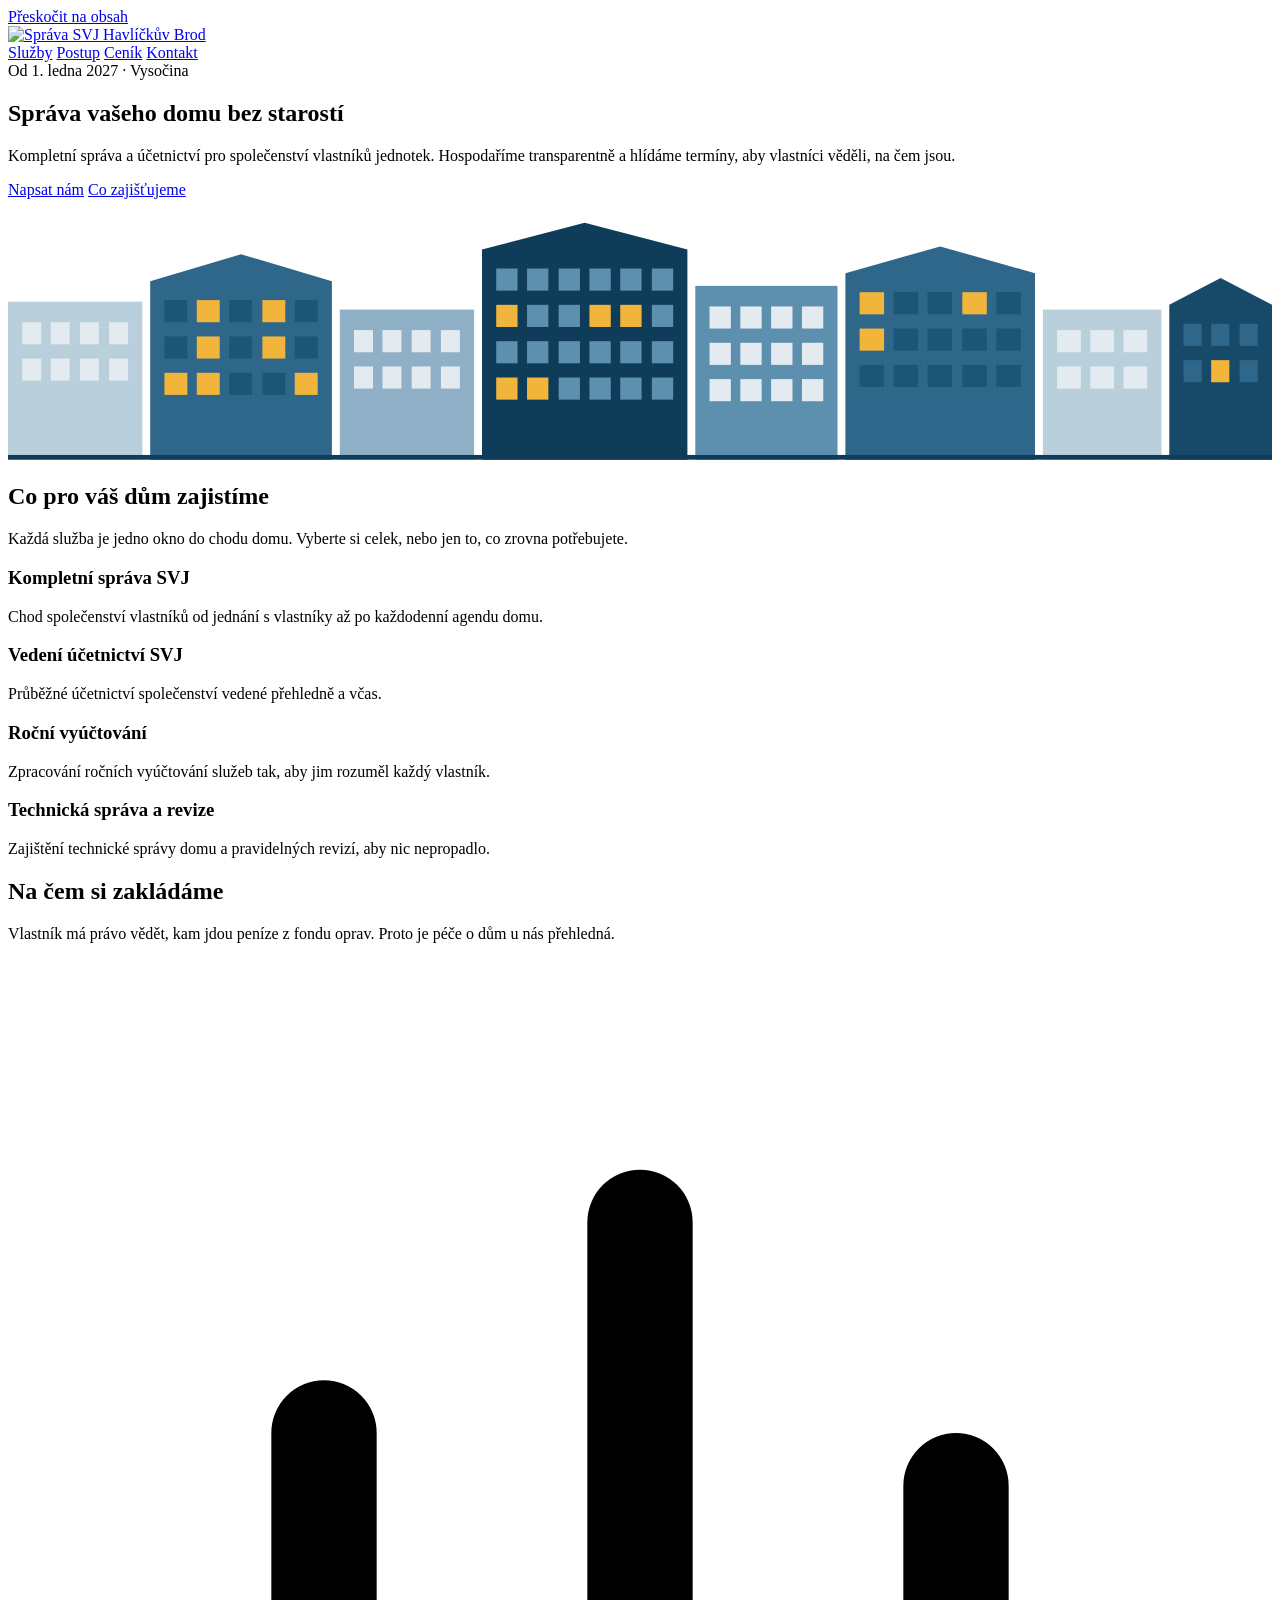
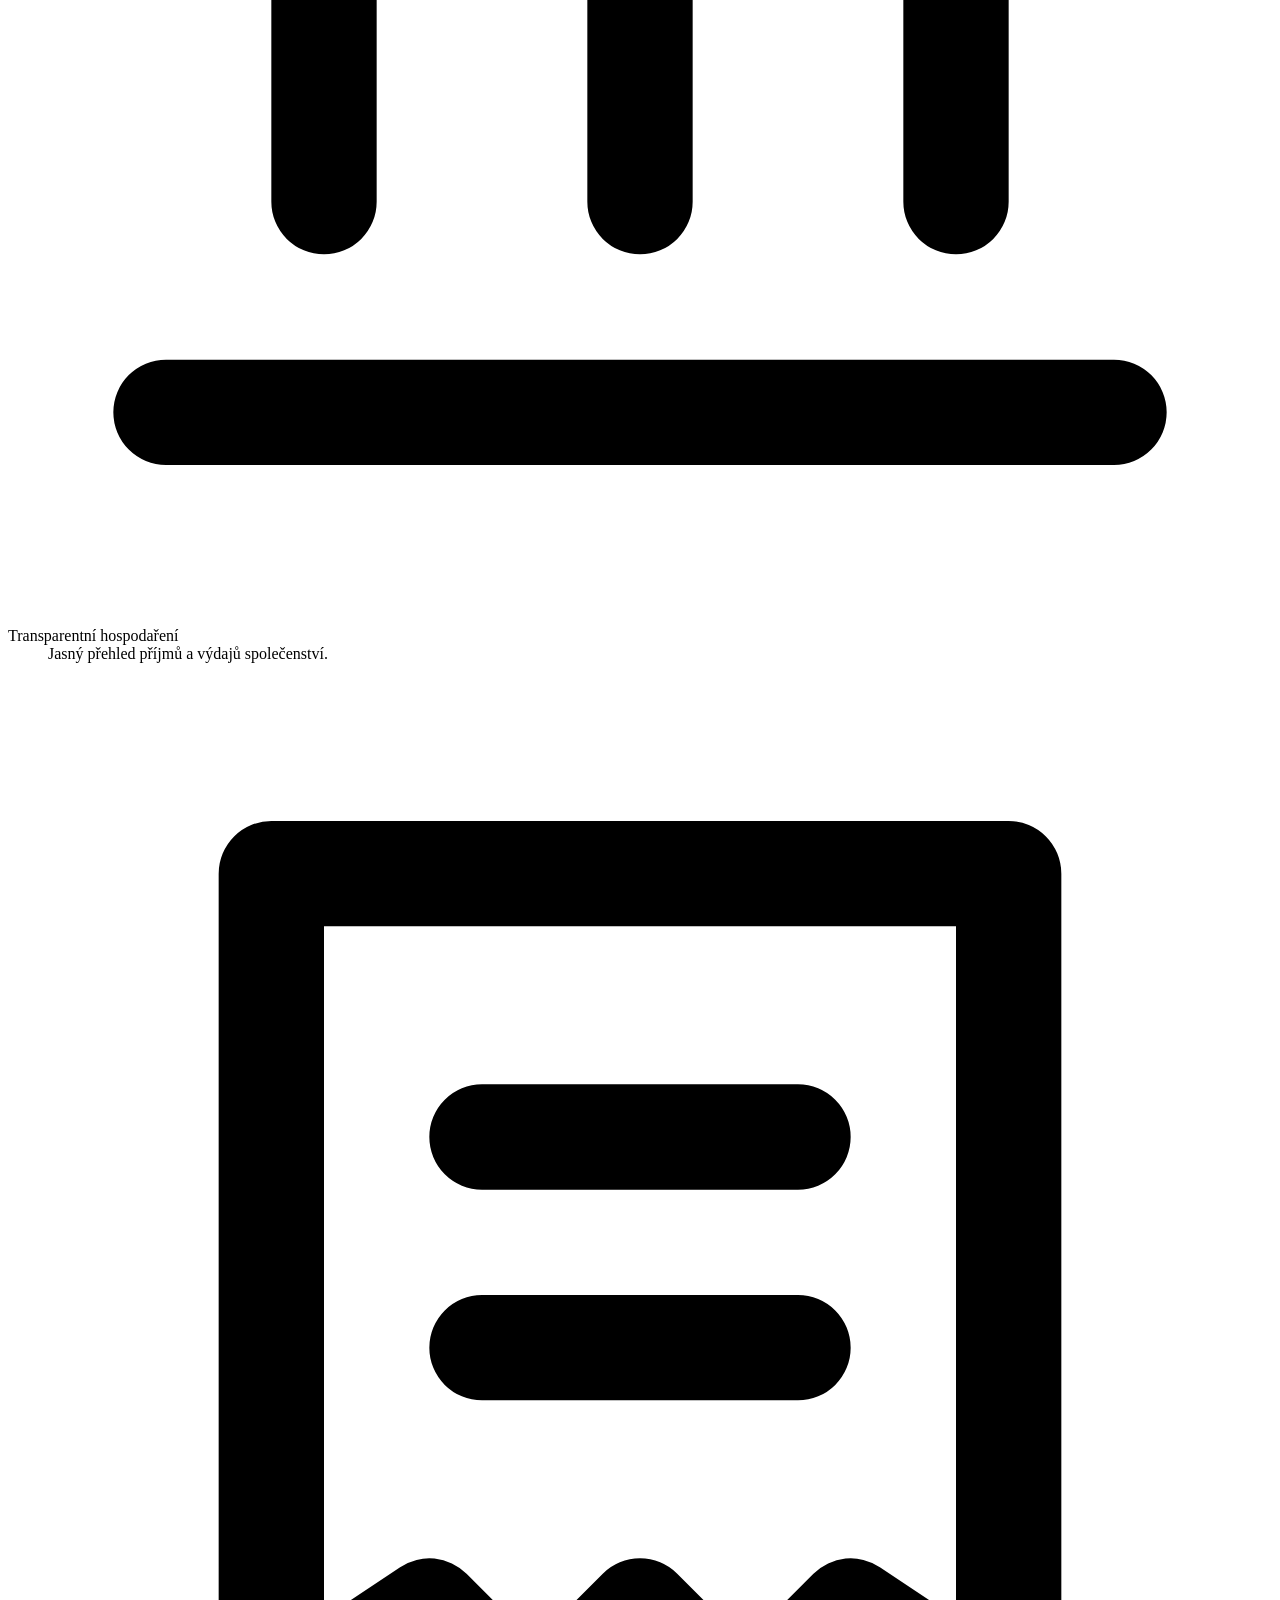
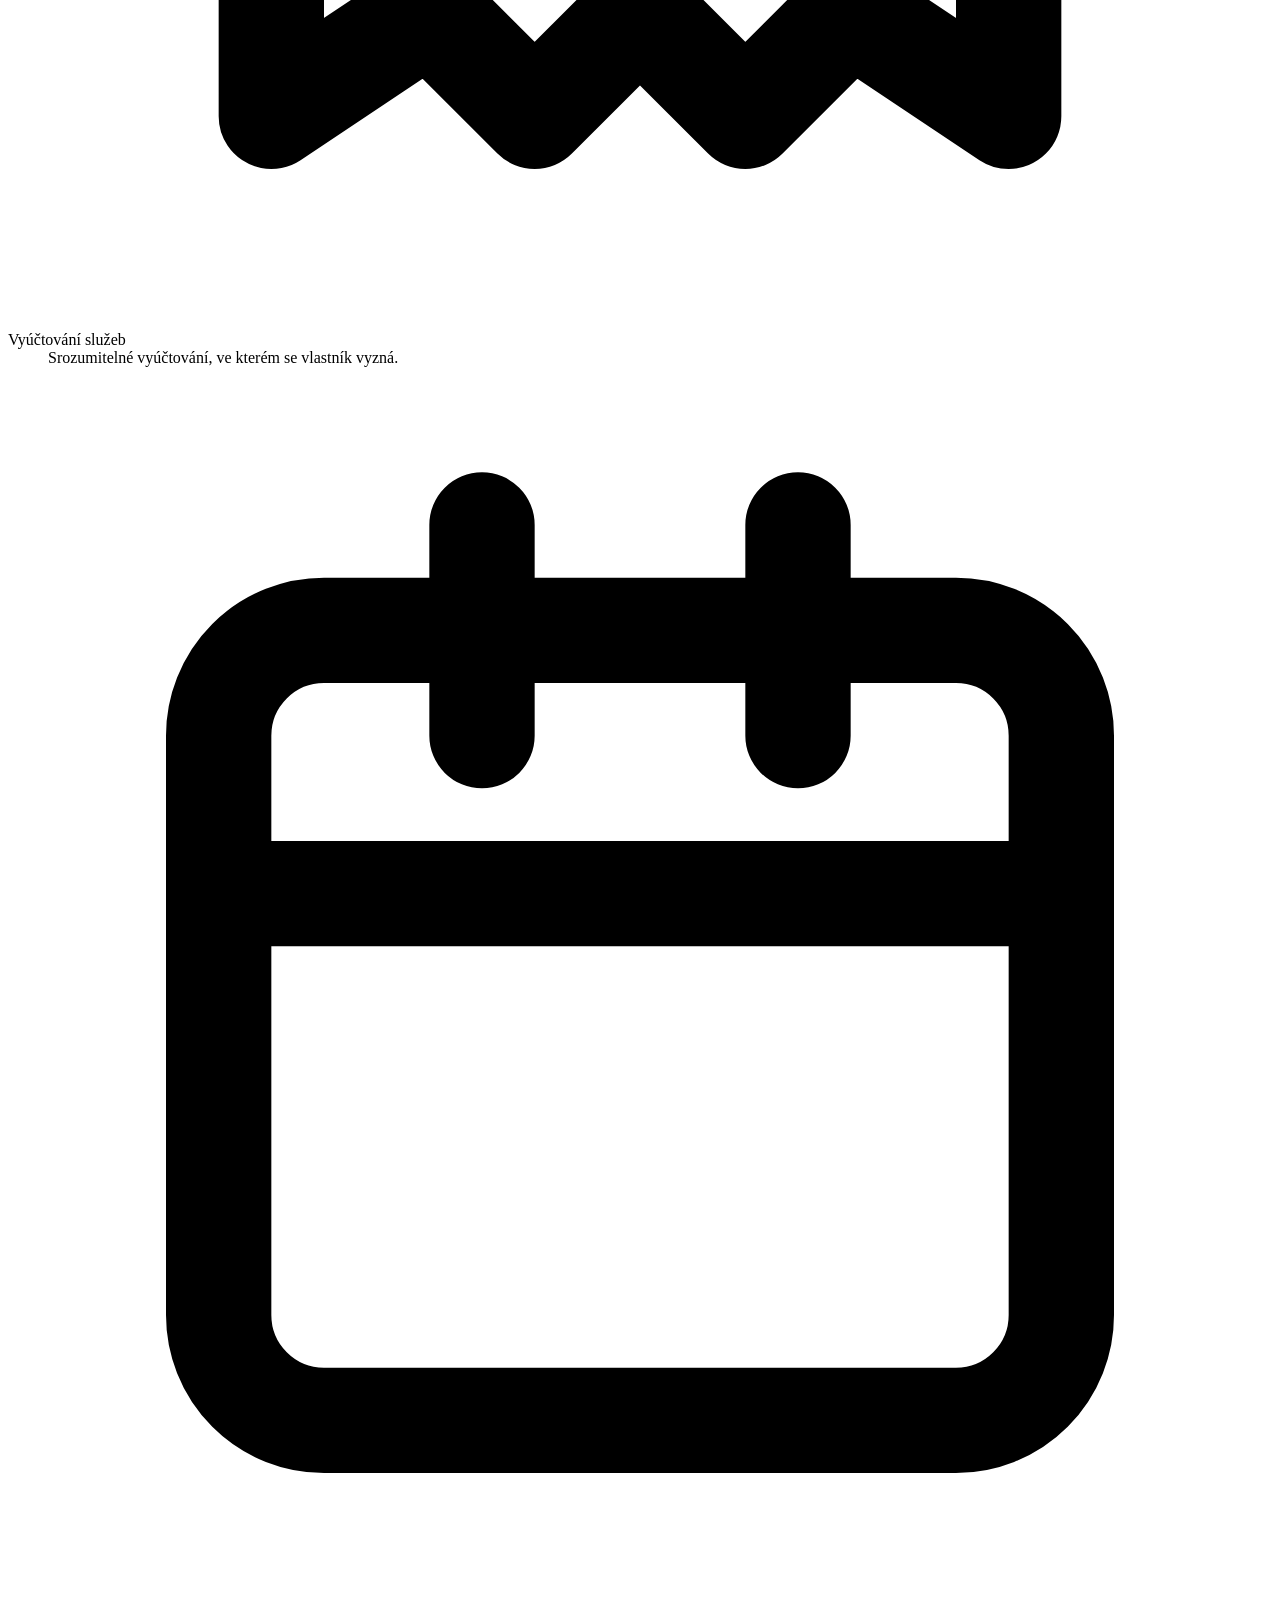
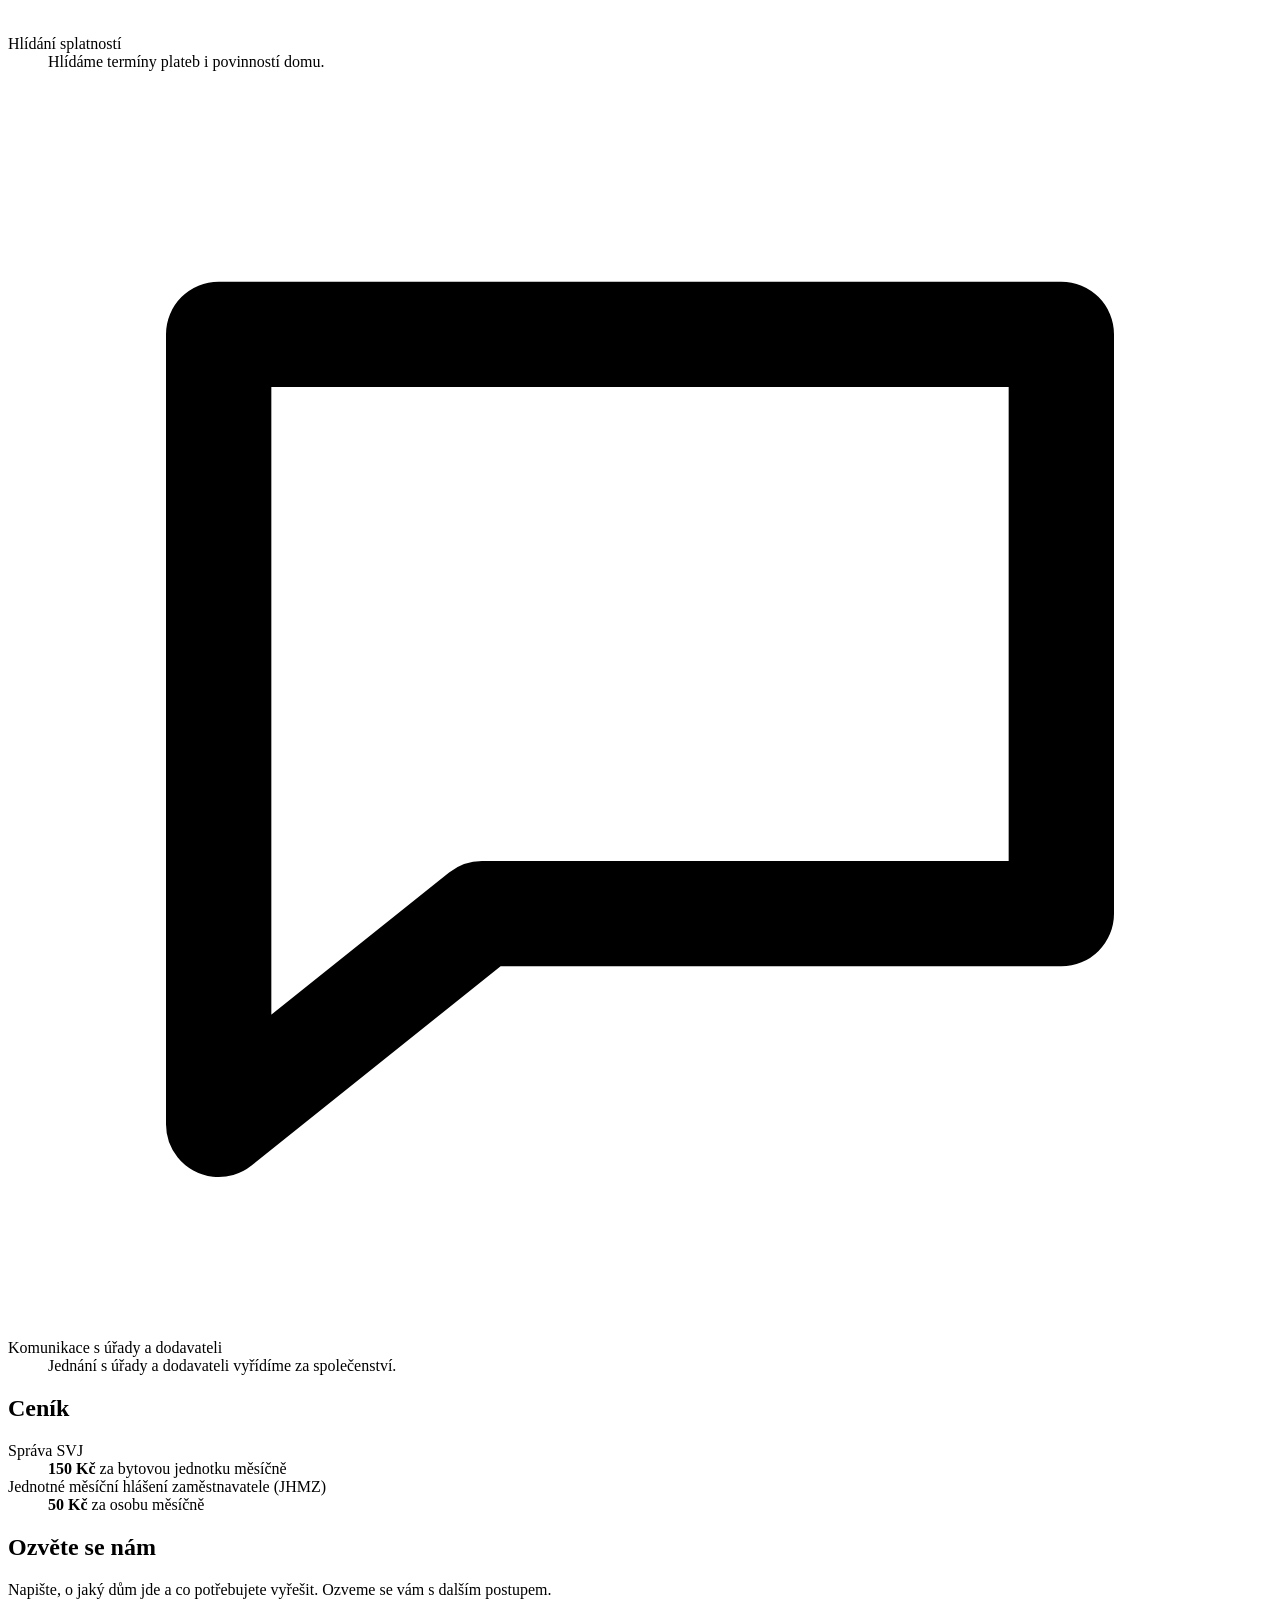
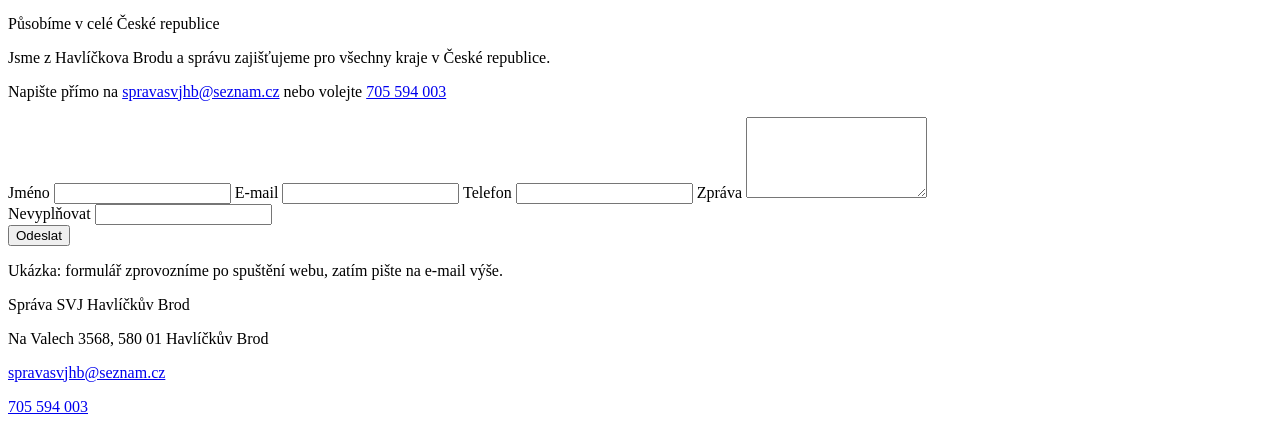
==== index.html @ 1dfff7a5 "build 2026-10-23 00:46" ====
<!doctype html>
<html lang="cs">
<head>
<meta charset="utf-8">
<meta name="viewport" content="width=device-width, initial-scale=1">
<title>Správa SVJ Havlíčkův Brod – správa a účetnictví SVJ</title>
<meta name="description" content="Kompletní správa SVJ, účetnictví, roční vyúčtování a technická správa domů. Správa SVJ Havlíčkův Brod, působnost všechny kraje ČR.">
<meta name="robots" content="noindex, nofollow">
<meta name="theme-color" content="#f6f3ec">
<link rel="canonical" href="https://webhunter-navrhy.github.io/spravasvj-hb/">
<meta property="og:type" content="website">
<meta property="og:locale" content="cs_CZ">
<meta property="og:title" content="Správa SVJ Havlíčkův Brod – správa a účetnictví SVJ">
<meta property="og:description" content="Kompletní správa SVJ, účetnictví, roční vyúčtování a technická správa domů. Správa SVJ Havlíčkův Brod, působnost všechny kraje ČR.">
<meta property="og:url" content="https://webhunter-navrhy.github.io/spravasvj-hb/">
<meta property="og:image" content="https://webhunter-navrhy.github.io/spravasvj-hb/og.jpg">
<meta property="og:image:width" content="1200"><meta property="og:image:height" content="630">
<meta name="twitter:card" content="summary_large_image">
<link rel="stylesheet" href="/spravasvj-hb/css/style.css?v=17237ed280">

<script type="application/ld+json">{"@context": "https://schema.org", "@type": "LocalBusiness", "name": "Správa SVJ Havlíčkův Brod", "url": "https://webhunter-navrhy.github.io/spravasvj-hb/", "description": "Kompletní správa SVJ, účetnictví, roční vyúčtování a technická správa domů. Správa SVJ Havlíčkův Brod, působnost všechny kraje ČR.", "telephone": "705 594 003", "email": "spravasvjhb@seznam.cz", "address": {"@type": "PostalAddress", "streetAddress": "Na Valech 3568", "postalCode": "580 01", "addressLocality": "Havlíčkův Brod", "addressCountry": "CZ"}, "logo": "https://webhunter-navrhy.github.io/spravasvj-hb/logo.svg", "image": "https://webhunter-navrhy.github.io/spravasvj-hb/og.jpg"}</script>
</head>
<body>
<a class="skip" href="#obsah">Přeskočit na obsah</a>
<header class="hlavicka">
  <div class="wrap">
    <a href="/spravasvj-hb/" class="logo"><img src="/spravasvj-hb/logo.svg" alt="Správa SVJ Havlíčkův Brod" height="40"></a>
    <nav aria-label="Hlavní">
      <a href="#sluzby">Služby</a> <a href="#pece">Postup</a> <a href="#cenik">Ceník</a> <a href="#kontakt">Kontakt</a> 
    </nav>
  </div>
</header>
<main id="obsah">

<section class="sekce hero">
  <div class="wrap">
    <div class="hero-text">
      <span class="stitek">Od 1. ledna 2027 · Vysočina</span>
      <h1>Správa vašeho domu bez starostí</h1>
      <p class="uvod">Kompletní správa a účetnictví pro společenství vlastníků jednotek. Hospodaříme transparentně a hlídáme termíny, aby vlastníci věděli, na čem jsou.</p>
      <div class="akce">
        <a class="tlacitko" href="#kontakt">Napsat nám</a>
        <a class="odkaz" href="#sluzby">Co zajišťujeme</a>
      </div>
    </div>
    
  </div>
  <svg class="ulice" viewBox="0 0 1600 330" preserveAspectRatio="xMidYMax slice" aria-hidden="true" focusable="false"><rect x="0" y="130" width="170" height="200" fill="#b9cfdc"/><rect x="18" y="156" width="24" height="28" fill="#e3ebf0"/><rect x="54" y="156" width="24" height="28" fill="#e3ebf0"/><rect x="91" y="156" width="24" height="28" fill="#e3ebf0"/><rect x="128" y="156" width="24" height="28" fill="#e3ebf0"/><rect x="18" y="202" width="24" height="28" fill="#e3ebf0"/><rect x="54" y="202" width="24" height="28" fill="#e3ebf0"/><rect x="91" y="202" width="24" height="28" fill="#e3ebf0"/><rect x="128" y="202" width="24" height="28" fill="#e3ebf0"/><polygon points="180,104 295.0,70 410,104 410,330 180,330" fill="#2e678a"/><rect x="198" y="128" width="29" height="28" fill="#1d5577"/><rect x="239" y="128" width="29" height="28" fill="#f2b53c"/><rect x="280" y="128" width="29" height="28" fill="#1d5577"/><rect x="322" y="128" width="29" height="28" fill="#f2b53c"/><rect x="363" y="128" width="29" height="28" fill="#1d5577"/><rect x="198" y="174" width="29" height="28" fill="#1d5577"/><rect x="239" y="174" width="29" height="28" fill="#f2b53c"/><rect x="280" y="174" width="29" height="28" fill="#1d5577"/><rect x="322" y="174" width="29" height="28" fill="#f2b53c"/><rect x="363" y="174" width="29" height="28" fill="#1d5577"/><rect x="198" y="220" width="29" height="28" fill="#f2b53c"/><rect x="239" y="220" width="29" height="28" fill="#f2b53c"/><rect x="280" y="220" width="29" height="28" fill="#1d5577"/><rect x="322" y="220" width="29" height="28" fill="#1d5577"/><rect x="363" y="220" width="29" height="28" fill="#f2b53c"/><rect x="420" y="140" width="170" height="190" fill="#8fb0c6"/><rect x="438" y="166" width="24" height="28" fill="#e3ebf0"/><rect x="474" y="166" width="24" height="28" fill="#e3ebf0"/><rect x="511" y="166" width="24" height="28" fill="#e3ebf0"/><rect x="548" y="166" width="24" height="28" fill="#e3ebf0"/><rect x="438" y="212" width="24" height="28" fill="#e3ebf0"/><rect x="474" y="212" width="24" height="28" fill="#e3ebf0"/><rect x="511" y="212" width="24" height="28" fill="#e3ebf0"/><rect x="548" y="212" width="24" height="28" fill="#e3ebf0"/><polygon points="600,64 730.0,30 860,64 860,330 600,330" fill="#0e3c59"/><rect x="618" y="88" width="27" height="28" fill="#5d8fae"/><rect x="657" y="88" width="27" height="28" fill="#5d8fae"/><rect x="697" y="88" width="27" height="28" fill="#5d8fae"/><rect x="736" y="88" width="27" height="28" fill="#5d8fae"/><rect x="775" y="88" width="27" height="28" fill="#5d8fae"/><rect x="815" y="88" width="27" height="28" fill="#5d8fae"/><rect x="618" y="134" width="27" height="28" fill="#f2b53c"/><rect x="657" y="134" width="27" height="28" fill="#5d8fae"/><rect x="697" y="134" width="27" height="28" fill="#5d8fae"/><rect x="736" y="134" width="27" height="28" fill="#f2b53c"/><rect x="775" y="134" width="27" height="28" fill="#f2b53c"/><rect x="815" y="134" width="27" height="28" fill="#5d8fae"/><rect x="618" y="180" width="27" height="28" fill="#5d8fae"/><rect x="657" y="180" width="27" height="28" fill="#5d8fae"/><rect x="697" y="180" width="27" height="28" fill="#5d8fae"/><rect x="736" y="180" width="27" height="28" fill="#5d8fae"/><rect x="775" y="180" width="27" height="28" fill="#5d8fae"/><rect x="815" y="180" width="27" height="28" fill="#5d8fae"/><rect x="618" y="226" width="27" height="28" fill="#f2b53c"/><rect x="657" y="226" width="27" height="28" fill="#f2b53c"/><rect x="697" y="226" width="27" height="28" fill="#5d8fae"/><rect x="736" y="226" width="27" height="28" fill="#5d8fae"/><rect x="775" y="226" width="27" height="28" fill="#5d8fae"/><rect x="815" y="226" width="27" height="28" fill="#5d8fae"/><rect x="870" y="110" width="180" height="220" fill="#5d8fae"/><rect x="888" y="136" width="27" height="28" fill="#e3ebf0"/><rect x="927" y="136" width="27" height="28" fill="#e3ebf0"/><rect x="966" y="136" width="27" height="28" fill="#e3ebf0"/><rect x="1005" y="136" width="27" height="28" fill="#e3ebf0"/><rect x="888" y="182" width="27" height="28" fill="#e3ebf0"/><rect x="927" y="182" width="27" height="28" fill="#e3ebf0"/><rect x="966" y="182" width="27" height="28" fill="#e3ebf0"/><rect x="1005" y="182" width="27" height="28" fill="#e3ebf0"/><rect x="888" y="228" width="27" height="28" fill="#e3ebf0"/><rect x="927" y="228" width="27" height="28" fill="#e3ebf0"/><rect x="966" y="228" width="27" height="28" fill="#e3ebf0"/><rect x="1005" y="228" width="27" height="28" fill="#e3ebf0"/><polygon points="1060,94 1180.0,60 1300,94 1300,330 1060,330" fill="#2e678a"/><rect x="1078" y="118" width="31" height="28" fill="#f2b53c"/><rect x="1121" y="118" width="31" height="28" fill="#1d5577"/><rect x="1164" y="118" width="31" height="28" fill="#1d5577"/><rect x="1208" y="118" width="31" height="28" fill="#f2b53c"/><rect x="1251" y="118" width="31" height="28" fill="#1d5577"/><rect x="1078" y="164" width="31" height="28" fill="#f2b53c"/><rect x="1121" y="164" width="31" height="28" fill="#1d5577"/><rect x="1164" y="164" width="31" height="28" fill="#1d5577"/><rect x="1208" y="164" width="31" height="28" fill="#1d5577"/><rect x="1251" y="164" width="31" height="28" fill="#1d5577"/><rect x="1078" y="210" width="31" height="28" fill="#1d5577"/><rect x="1121" y="210" width="31" height="28" fill="#1d5577"/><rect x="1164" y="210" width="31" height="28" fill="#1d5577"/><rect x="1208" y="210" width="31" height="28" fill="#1d5577"/><rect x="1251" y="210" width="31" height="28" fill="#1d5577"/><rect x="1310" y="140" width="150" height="190" fill="#b9cfdc"/><rect x="1328" y="166" width="30" height="28" fill="#e3ebf0"/><rect x="1370" y="166" width="30" height="28" fill="#e3ebf0"/><rect x="1412" y="166" width="30" height="28" fill="#e3ebf0"/><rect x="1328" y="212" width="30" height="28" fill="#e3ebf0"/><rect x="1370" y="212" width="30" height="28" fill="#e3ebf0"/><rect x="1412" y="212" width="30" height="28" fill="#e3ebf0"/><polygon points="1470,134 1535.0,100 1600,134 1600,330 1470,330" fill="#174a69"/><rect x="1488" y="158" width="23" height="28" fill="#2e678a"/><rect x="1523" y="158" width="23" height="28" fill="#2e678a"/><rect x="1559" y="158" width="23" height="28" fill="#2e678a"/><rect x="1488" y="204" width="23" height="28" fill="#2e678a"/><rect x="1523" y="204" width="23" height="28" fill="#f2b53c"/><rect x="1559" y="204" width="23" height="28" fill="#2e678a"/><rect x="0" y="324" width="1600" height="6" fill="#0e3c59"/></svg>
</section>

<section class="sekce okna" id="sluzby">
  <div class="wrap">
    <h2>Co pro váš dům zajistíme</h2>
    <p class="predmluva">Každá služba je jedno okno do chodu domu. Vyberte si celek, nebo jen to, co zrovna potřebujete.</p>
    <div class="fasada-sluzeb">
      <div class="strecha" aria-hidden="true"></div>
      <div class="zed okna-mrizka">
        <article class="okno sviti"><h3>Kompletní správa SVJ</h3><p>Chod společenství vlastníků od jednání s vlastníky až po každodenní agendu domu.</p></article><article class="okno"><h3>Vedení účetnictví SVJ</h3><p>Průběžné účetnictví společenství vedené přehledně a včas.</p></article><article class="okno"><h3>Roční vyúčtování</h3><p>Zpracování ročních vyúčtování služeb tak, aby jim rozuměl každý vlastník.</p></article><article class="okno"><h3>Technická správa a revize</h3><p>Zajištění technické správy domu a pravidelných revizí, aby nic nepropadlo.</p></article>
      </div>
    </div>
  </div>
</section>

<section class="sekce pece" id="pece">
  <div class="wrap">
    <div>
      <h2>Na čem si zakládáme</h2>
      <p class="uvod">Vlastník má právo vědět, kam jdou peníze z fondu oprav. Proto je péče o dům u nás přehledná.</p>
    </div>
    <dl>
      <div class="radek">
        <svg viewBox="0 0 24 24" fill="none" stroke="currentColor" stroke-width="2" stroke-linecap="round" stroke-linejoin="round" aria-hidden="true"><path d="M3 20h18M6 16V9m6 7V5m6 11v-6"/></svg>
        <div><dt>Transparentní hospodaření</dt><dd>Jasný přehled příjmů a výdajů společenství.</dd></div>
      </div>
      <div class="radek">
        <svg viewBox="0 0 24 24" fill="none" stroke="currentColor" stroke-width="2" stroke-linecap="round" stroke-linejoin="round" aria-hidden="true"><path d="M5 4h14v16l-3-2-2 2-2-2-2 2-2-2-3 2zM9 9h6M9 13h6"/></svg>
        <div><dt>Vyúčtování služeb</dt><dd>Srozumitelné vyúčtování, ve kterém se vlastník vyzná.</dd></div>
      </div>
      <div class="radek">
        <svg viewBox="0 0 24 24" fill="none" stroke="currentColor" stroke-width="2" stroke-linecap="round" stroke-linejoin="round" aria-hidden="true"><rect x="4" y="5" width="16" height="15" rx="2"/><path d="M4 10h16M9 3v4m6-4v4"/></svg>
        <div><dt>Hlídání splatností</dt><dd>Hlídáme termíny plateb i povinností domu.</dd></div>
      </div>
      <div class="radek">
        <svg viewBox="0 0 24 24" fill="none" stroke="currentColor" stroke-width="2" stroke-linecap="round" stroke-linejoin="round" aria-hidden="true"><path d="M4 5h16v11H9l-5 4z"/></svg>
        <div><dt>Komunikace s úřady a dodavateli</dt><dd>Jednání s úřady a dodavateli vyřídíme za společenství.</dd></div>
      </div>
    </dl>
  </div>
</section>

<section class="sekce cenik" id="cenik">
  <div class="wrap">
    <h2>Ceník</h2>
    <dl class="cenik-radky">
      <div class="radek"><dt>Správa SVJ</dt><dd><strong>150 Kč</strong> za bytovou jednotku měsíčně</dd></div>
      <div class="radek"><dt>Jednotné měsíční hlášení zaměstnavatele (JHMZ)</dt><dd><strong>50 Kč</strong> za osobu měsíčně</dd></div>
    </dl>
  </div>
</section>

<section class="sekce kontakt" id="kontakt">
  <div class="wrap">
    <div>
      <h2>Ozvěte se nám</h2>
      <p class="uvod">Napište, o jaký dům jde a co potřebujete vyřešit. Ozveme se vám s dalším postupem.</p>
      <div class="oblast-box"><p class="firma">Působíme v celé České republice</p><p>Jsme z Havlíčkova Brodu a správu zajišťujeme pro všechny kraje v České republice.</p></div>
      <p class="kontakt-mail">Napište přímo na <a href="mailto:spravasvjhb@seznam.cz">spravasvjhb@seznam.cz</a> nebo volejte <a href="tel:705594003">705 594 003</a></p>
    </div>
    
<form class="formular" method="post"  data-endpoint="" data-demo="1">
  <label>Jméno <input name="jmeno" autocomplete="name" required></label>
  <label>E-mail <input name="email" type="email" autocomplete="email" required></label>
  <label>Telefon <input name="telefon" type="tel" autocomplete="tel"></label>
  <label>Zpráva <textarea name="zprava" rows="5" required></textarea></label>
  <div class="past" aria-hidden="true"><label>Nevyplňovat <input name="_gotcha" tabindex="-1" autocomplete="off"></label></div>
  <input type="hidden" name="_subject" value="Poptávka z webu">
  <button type="submit">Odeslat</button>
  <p class="formular-pozn">Ukázka: formulář zprovozníme po spuštění webu, zatím pište na e-mail výše.</p>
  <p class="formular-stav" role="status" aria-live="polite"></p>
</form>
  </div>
</section>

</main>
<footer class="paticka">
  <div class="wrap">
    <p>Správa SVJ Havlíčkův Brod</p>
    <p>Na Valech 3568, 580 01 Havlíčkův Brod</p>
    <p><a href="mailto:spravasvjhb@seznam.cz">spravasvjhb@seznam.cz</a></p>
    <p><a href="tel:705594003">705 594 003</a></p>
  </div>
</footer>
<script src="/spravasvj-hb/js/main.js?v=9ddfc36d74" defer></script>
</body>
</html>
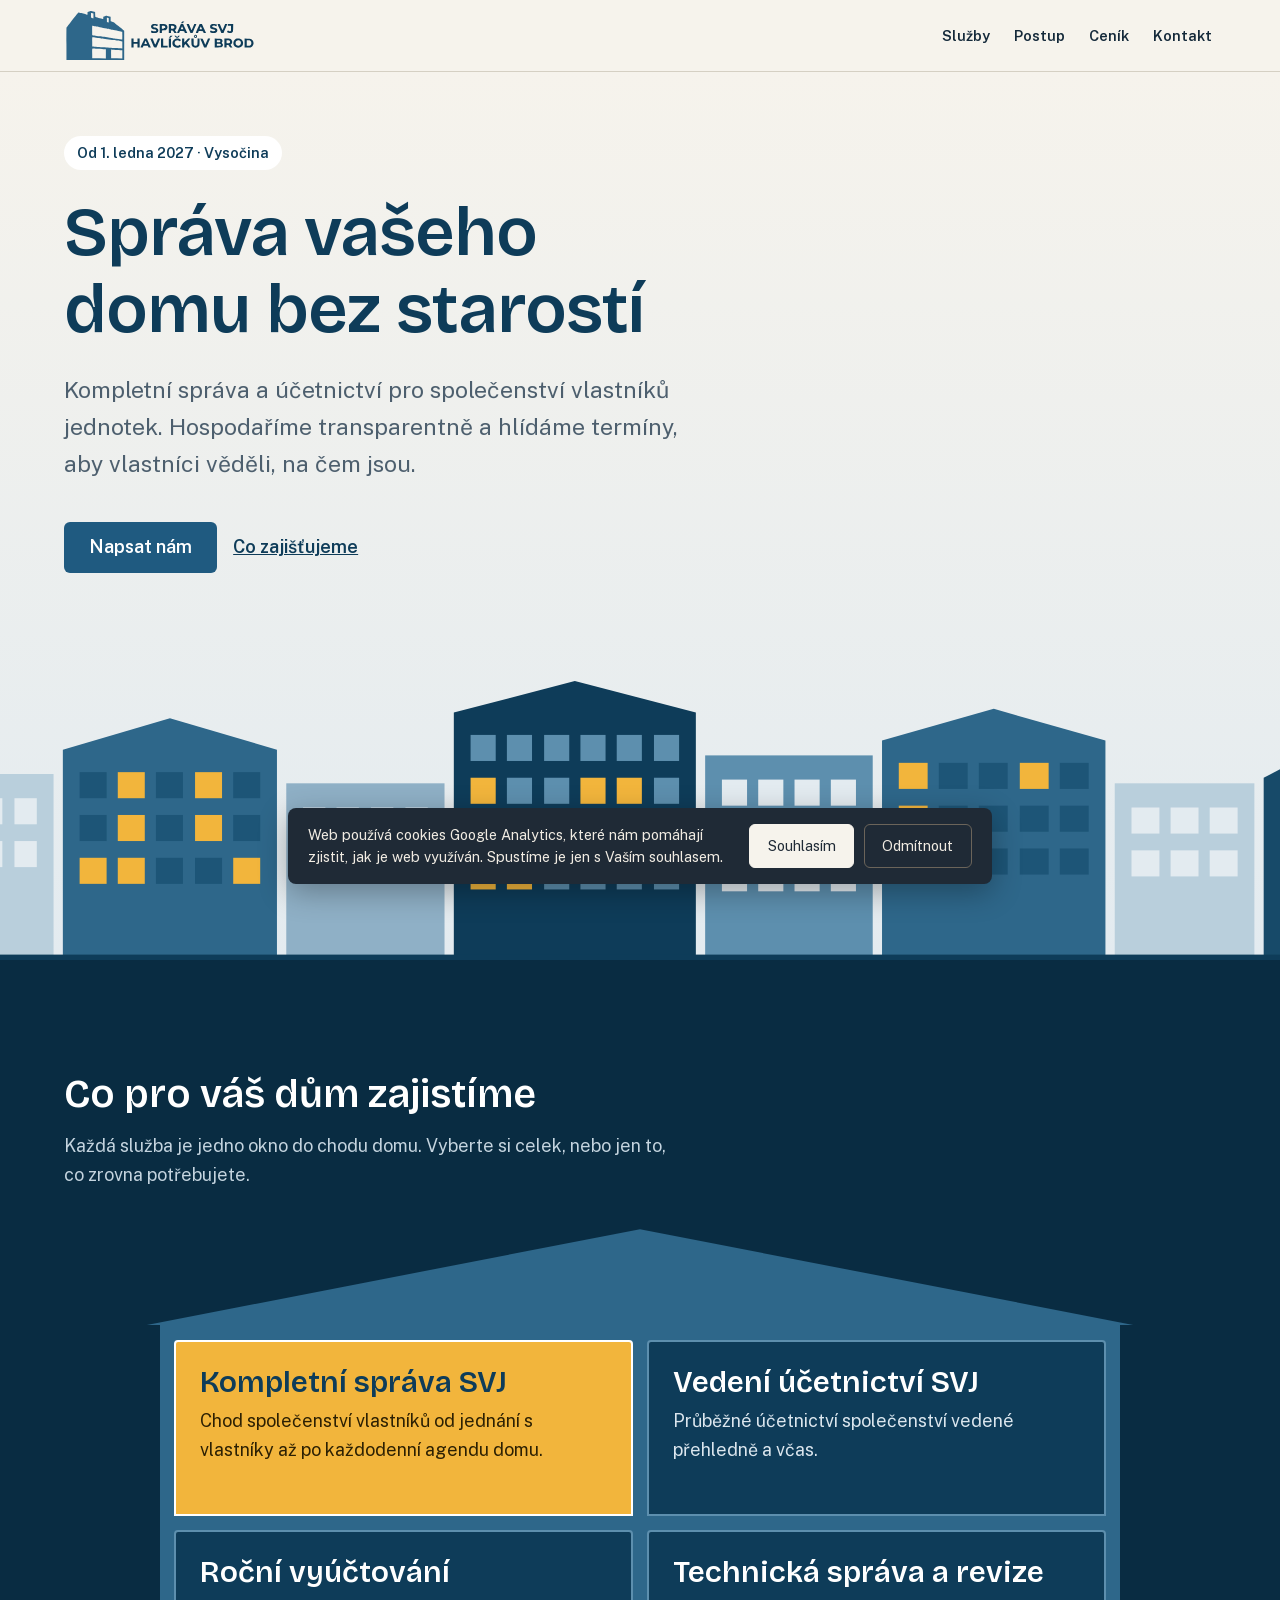
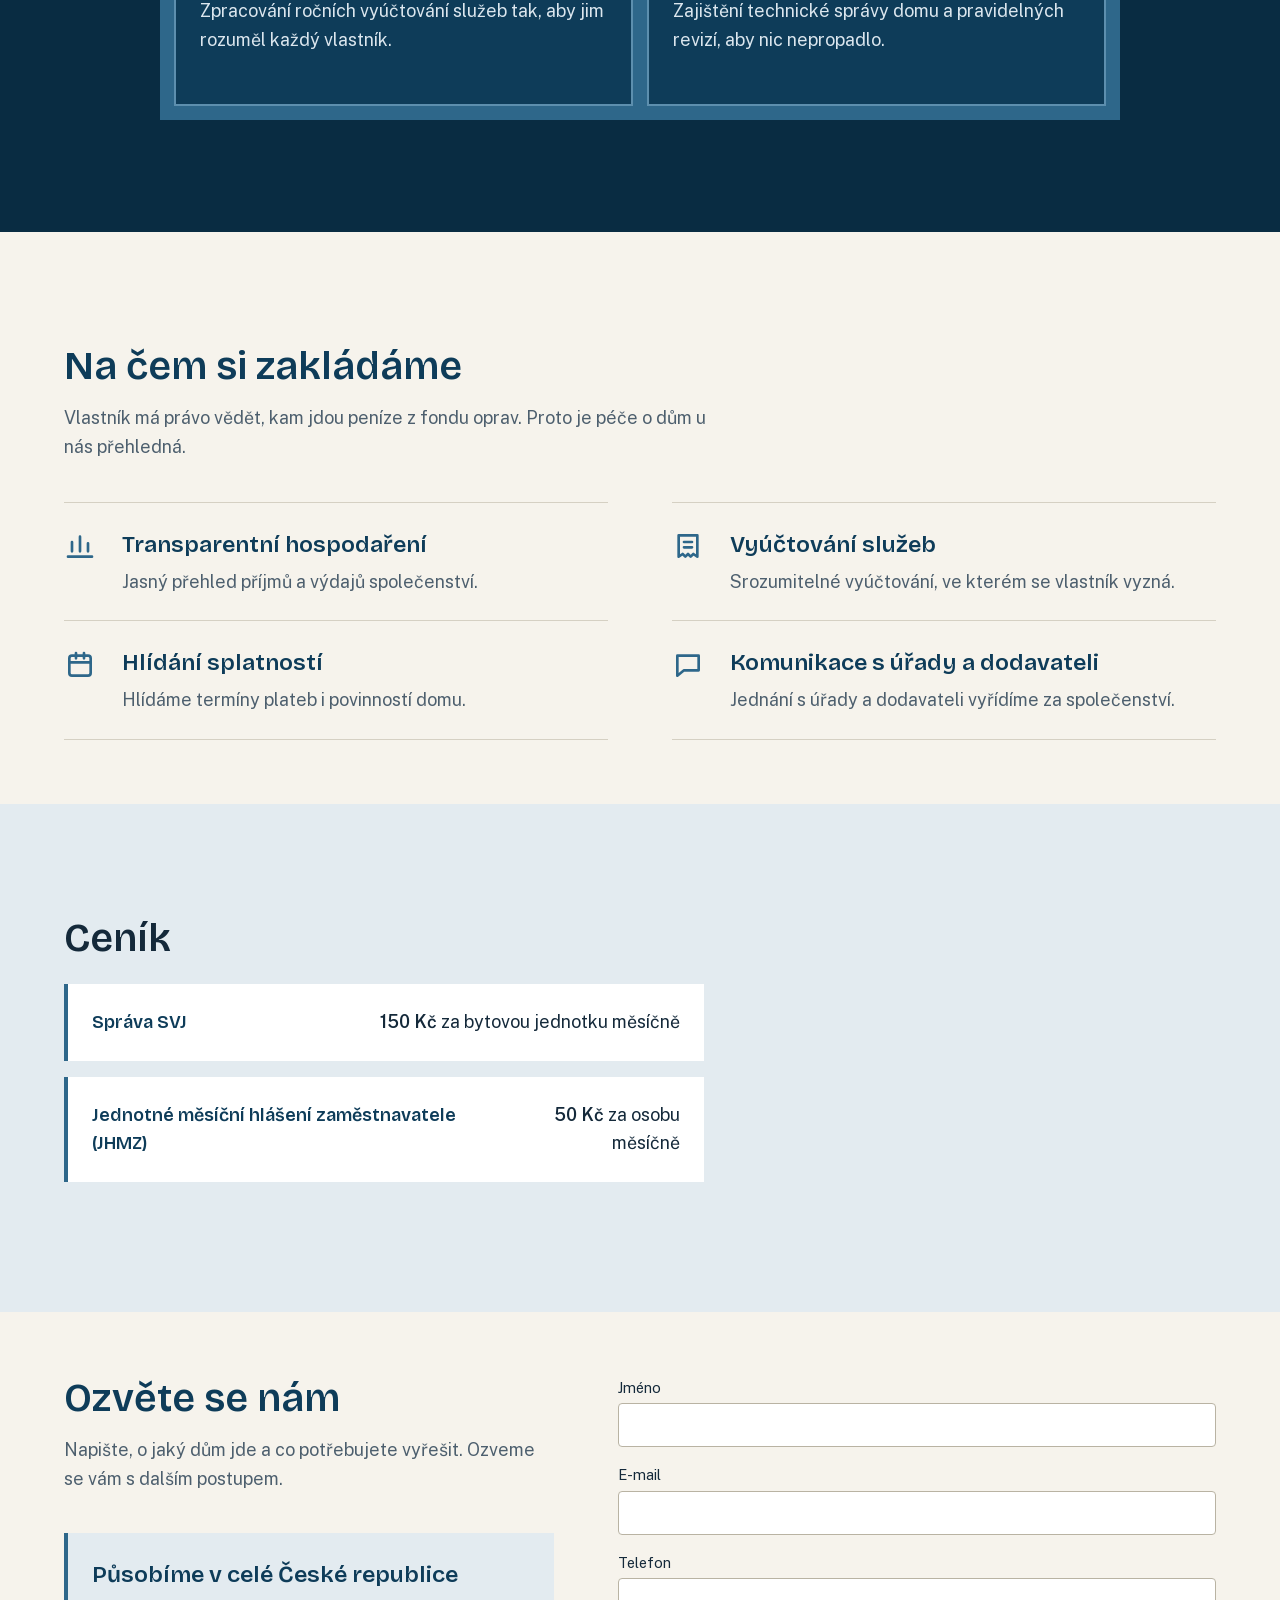
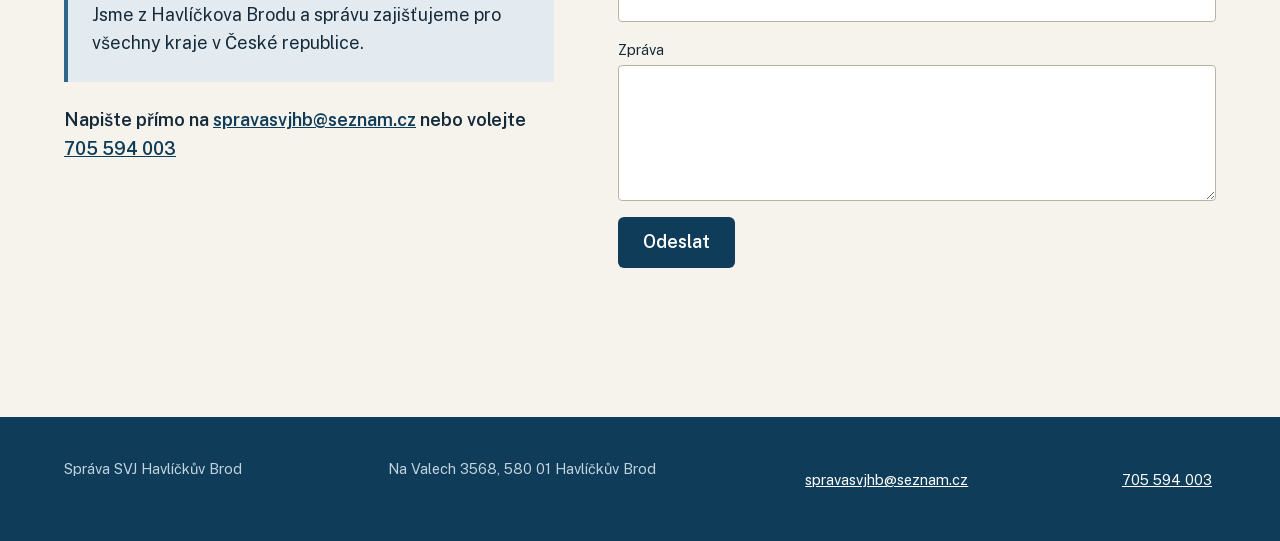
==== commit 0cd6dfd4: "build 2026-11-06 12:35" ====
--- a/index.html
+++ b/index.html
@@ -5,26 +5,26 @@
 <meta name="viewport" content="width=device-width, initial-scale=1">
 <title>Správa SVJ Havlíčkův Brod – správa a účetnictví SVJ</title>
 <meta name="description" content="Kompletní správa SVJ, účetnictví, roční vyúčtování a technická správa domů. Správa SVJ Havlíčkův Brod, působnost všechny kraje ČR.">
-<meta name="robots" content="noindex, nofollow">
+
 <meta name="theme-color" content="#f6f3ec">
-<link rel="canonical" href="https://webhunter-navrhy.github.io/spravasvj-hb/">
+<link rel="canonical" href="https://spravasvjhb.cz/">
 <meta property="og:type" content="website">
 <meta property="og:locale" content="cs_CZ">
 <meta property="og:title" content="Správa SVJ Havlíčkův Brod – správa a účetnictví SVJ">
 <meta property="og:description" content="Kompletní správa SVJ, účetnictví, roční vyúčtování a technická správa domů. Správa SVJ Havlíčkův Brod, působnost všechny kraje ČR.">
-<meta property="og:url" content="https://webhunter-navrhy.github.io/spravasvj-hb/">
-<meta property="og:image" content="https://webhunter-navrhy.github.io/spravasvj-hb/og.jpg">
+<meta property="og:url" content="https://spravasvjhb.cz/">
+<meta property="og:image" content="https://spravasvjhb.cz/og.jpg">
 <meta property="og:image:width" content="1200"><meta property="og:image:height" content="630">
 <meta name="twitter:card" content="summary_large_image">
-<link rel="stylesheet" href="/spravasvj-hb/css/style.css?v=17237ed280">
+<link rel="stylesheet" href="/css/style.css?v=cd3f59de95">
 
-<script type="application/ld+json">{"@context": "https://schema.org", "@type": "LocalBusiness", "name": "Správa SVJ Havlíčkův Brod", "url": "https://webhunter-navrhy.github.io/spravasvj-hb/", "description": "Kompletní správa SVJ, účetnictví, roční vyúčtování a technická správa domů. Správa SVJ Havlíčkův Brod, působnost všechny kraje ČR.", "telephone": "705 594 003", "email": "spravasvjhb@seznam.cz", "address": {"@type": "PostalAddress", "streetAddress": "Na Valech 3568", "postalCode": "580 01", "addressLocality": "Havlíčkův Brod", "addressCountry": "CZ"}, "logo": "https://webhunter-navrhy.github.io/spravasvj-hb/logo.svg", "image": "https://webhunter-navrhy.github.io/spravasvj-hb/og.jpg"}</script>
+<script type="application/ld+json">{"@context": "https://schema.org", "@type": "LocalBusiness", "name": "Správa SVJ Havlíčkův Brod", "url": "https://spravasvjhb.cz/", "description": "Kompletní správa SVJ, účetnictví, roční vyúčtování a technická správa domů. Správa SVJ Havlíčkův Brod, působnost všechny kraje ČR.", "telephone": "705 594 003", "email": "spravasvjhb@seznam.cz", "address": {"@type": "PostalAddress", "streetAddress": "Na Valech 3568", "postalCode": "580 01", "addressLocality": "Havlíčkův Brod", "addressCountry": "CZ"}, "logo": "https://spravasvjhb.cz/logo.svg", "image": "https://spravasvjhb.cz/og.jpg"}</script>
 </head>
 <body>
 <a class="skip" href="#obsah">Přeskočit na obsah</a>
 <header class="hlavicka">
   <div class="wrap">
-    <a href="/spravasvj-hb/" class="logo"><img src="/spravasvj-hb/logo.svg" alt="Správa SVJ Havlíčkův Brod" height="40"></a>
+    <a href="/" class="logo"><img src="/logo.svg" alt="Správa SVJ Havlíčkův Brod" height="40"></a>
     <nav aria-label="Hlavní">
       <a href="#sluzby">Služby</a> <a href="#pece">Postup</a> <a href="#cenik">Ceník</a> <a href="#kontakt">Kontakt</a> 
     </nav>
@@ -107,15 +107,14 @@
       <p class="kontakt-mail">Napište přímo na <a href="mailto:spravasvjhb@seznam.cz">spravasvjhb@seznam.cz</a> nebo volejte <a href="tel:705594003">705 594 003</a></p>
     </div>
     
-<form class="formular" method="post"  data-endpoint="" data-demo="1">
+<form class="formular" method="post" action="https://formsubmit.co/spravasvjhb@seznam.cz" data-endpoint="https://formsubmit.co/spravasvjhb@seznam.cz" data-demo="0">
   <label>Jméno <input name="jmeno" autocomplete="name" required></label>
   <label>E-mail <input name="email" type="email" autocomplete="email" required></label>
   <label>Telefon <input name="telefon" type="tel" autocomplete="tel"></label>
   <label>Zpráva <textarea name="zprava" rows="5" required></textarea></label>
   <div class="past" aria-hidden="true"><label>Nevyplňovat <input name="_gotcha" tabindex="-1" autocomplete="off"></label></div>
-  <input type="hidden" name="_subject" value="Poptávka z webu">
+  <input type="hidden" name="_subject" value="Poptávka z webu spravasvjhb.cz">
   <button type="submit">Odeslat</button>
-  <p class="formular-pozn">Ukázka: formulář zprovozníme po spuštění webu, zatím pište na e-mail výše.</p>
   <p class="formular-stav" role="status" aria-live="polite"></p>
 </form>
   </div>
@@ -130,6 +129,17 @@
     <p><a href="tel:705594003">705 594 003</a></p>
   </div>
 </footer>
-<script src="/spravasvj-hb/js/main.js?v=9ddfc36d74" defer></script>
+<script src="/js/main.js?v=9ddfc36d74" defer></script>
+<div class="cookie" id="cookie" role="dialog" aria-label="Souhlas s cookies" hidden>
+  <p>Web používá cookies Google Analytics, které nám pomáhají zjistit, jak je web využíván. Spustíme je jen s Vaším souhlasem.</p>
+  <div class="cookie__b"><button type="button" id="cookie-ano">Souhlasím</button><button type="button" id="cookie-ne" class="cookie__ne">Odmítnout</button></div>
+</div>
+<script>(function(){var GA="G-HYVW7BLERQ",ZIVA=/^(www\.)?spravasvjhb\.cz$/.test(location.hostname);
+window.dataLayer=window.dataLayer||[];function gtag(){dataLayer.push(arguments);}
+function ga(){if(!GA||!ZIVA||window.swGAOn)return;window.swGAOn=1;gtag('js',new Date());gtag('config',GA);var s=document.createElement('script');s.async=1;s.src='https://www.googletagmanager.com/gtag/js?id='+GA;document.head.appendChild(s);}
+var b=document.getElementById('cookie'),v;try{v=localStorage.getItem('cookie-souhlas');}catch(e){}
+if(v==='ano'){ga();return;}if(v){return;}b.hidden=false;
+function z(x){try{localStorage.setItem('cookie-souhlas',x);}catch(e){}b.hidden=true;if(x==='ano')ga();}
+document.getElementById('cookie-ano').onclick=function(){z('ano');};document.getElementById('cookie-ne').onclick=function(){z('ne');};})();</script>
 </body>
 </html>
--- a/css/style.css
+++ b/css/style.css
@@ -0,0 +1,249 @@
+@font-face {
+  font-family: 'Bricolage Grotesque';
+  font-style: normal;
+  font-weight: 600;
+  font-stretch: 100%;
+  font-display: swap;
+  src: url('../fonts/BricolageGrotesque-600-latin-ext.woff2') format('woff2');
+  unicode-range: U+0100-02BA, U+02BD-02C5, U+02C7-02CC, U+02CE-02D7, U+02DD-02FF, U+0304, U+0308, U+0329, U+1D00-1DBF, U+1E00-1E9F, U+1EF2-1EFF, U+2020, U+20A0-20AB, U+20AD-20C4, U+2113, U+2C60-2C7F, U+A720-A7FF;
+}
+@font-face {
+  font-family: 'Bricolage Grotesque';
+  font-style: normal;
+  font-weight: 600;
+  font-stretch: 100%;
+  font-display: swap;
+  src: url('../fonts/BricolageGrotesque-600-latin.woff2') format('woff2');
+  unicode-range: U+0000-00FF, U+0131, U+0152-0153, U+02BB-02BC, U+02C6, U+02DA, U+02DC, U+0304, U+0308, U+0329, U+2000-206F, U+20AC, U+2122, U+2191, U+2193, U+2212, U+2215, U+FEFF, U+FFFD;
+}
+@font-face {
+  font-family: 'Public Sans';
+  font-style: normal;
+  font-weight: 400;
+  font-display: swap;
+  src: url('../fonts/PublicSans-400-latin-ext.woff2') format('woff2');
+  unicode-range: U+0100-02BA, U+02BD-02C5, U+02C7-02CC, U+02CE-02D7, U+02DD-02FF, U+0304, U+0308, U+0329, U+1D00-1DBF, U+1E00-1E9F, U+1EF2-1EFF, U+2020, U+20A0-20AB, U+20AD-20C4, U+2113, U+2C60-2C7F, U+A720-A7FF;
+}
+@font-face {
+  font-family: 'Public Sans';
+  font-style: normal;
+  font-weight: 400;
+  font-display: swap;
+  src: url('../fonts/PublicSans-400-latin.woff2') format('woff2');
+  unicode-range: U+0000-00FF, U+0131, U+0152-0153, U+02BB-02BC, U+02C6, U+02DA, U+02DC, U+0304, U+0308, U+0329, U+2000-206F, U+20AC, U+2122, U+2191, U+2193, U+2212, U+2215, U+FEFF, U+FFFD;
+}
+@font-face {
+  font-family: 'Public Sans';
+  font-style: normal;
+  font-weight: 600;
+  font-display: swap;
+  src: url('../fonts/PublicSans-600-latin-ext.woff2') format('woff2');
+  unicode-range: U+0100-02BA, U+02BD-02C5, U+02C7-02CC, U+02CE-02D7, U+02DD-02FF, U+0304, U+0308, U+0329, U+1D00-1DBF, U+1E00-1E9F, U+1EF2-1EFF, U+2020, U+20A0-20AB, U+20AD-20C4, U+2113, U+2C60-2C7F, U+A720-A7FF;
+}
+@font-face {
+  font-family: 'Public Sans';
+  font-style: normal;
+  font-weight: 600;
+  font-display: swap;
+  src: url('../fonts/PublicSans-600-latin.woff2') format('woff2');
+  unicode-range: U+0000-00FF, U+0131, U+0152-0153, U+02BB-02BC, U+02C6, U+02DA, U+02DC, U+0304, U+0308, U+0329, U+2000-206F, U+20AC, U+2122, U+2191, U+2193, U+2212, U+2215, U+FEFF, U+FFFD;
+}
+
+/* Neutrální základ. ŽÁDNÝ design: barvy, fonty a layout vymysli pro konkrétního klienta. */
+*, *::before, *::after { box-sizing: border-box; }
+html { -webkit-text-size-adjust: 100%; text-size-adjust: 100%; scroll-behavior: smooth; overflow-x: clip; }
+body { margin: 0; overflow-x: clip; }
+img, picture, video, svg { display: block; max-width: 100%; height: auto; }
+input, button, textarea, select { font: inherit; color: inherit; }
+button { cursor: pointer; }
+h1, h2, h3, h4 { margin: 0; text-wrap: balance; }
+p { margin: 0; text-wrap: pretty; }
+ul[role="list"], ol[role="list"] { list-style: none; margin: 0; padding: 0; }
+
+:root {
+  /* barvy: přepiš podle brandu klienta (brief.json -> barvy.doporucene) */
+  --bg: #f6f3ec;
+  --text: #14293a;
+  --muted: #4d5f6e;
+  --accent: #1f5a80;
+  --accent-text: #ffffff;
+  --line: #d5d0c3;
+
+  /* písmo: self-host do static/fonts + @font-face s font-display: swap; vždy otestuj háčky ěščřžýáíéůú */
+  --font-body: "Public Sans", system-ui, "Segoe UI", sans-serif;
+  --font-head: "Bricolage Grotesque", "Public Sans", system-ui, sans-serif;
+  --navy: #0e3c59; --blue: #2e678a; --pale: #e3ebf0; --lit: #f2b53c;
+
+  /* typografická škála (320 až 1440 px) */
+  --step--1: clamp(0.83rem, 0.80rem + 0.14vw, 0.92rem);
+  --step-0: clamp(1rem, 0.96rem + 0.2vw, 1.125rem);
+  --step-1: clamp(1.2rem, 1.12rem + 0.4vw, 1.45rem);
+  --step-2: clamp(1.44rem, 1.3rem + 0.7vw, 1.9rem);
+  --step-3: clamp(1.73rem, 1.5rem + 1.2vw, 2.6rem);
+  --step-4: clamp(2.07rem, 1.7rem + 1.9vw, 3.5rem);
+  --step-5: clamp(2.5rem, 1.9rem + 3vw, 5rem);
+
+  --space-1: 0.5rem;  --space-2: 1rem;  --space-3: 1.5rem;
+  --space-4: 2.5rem;  --space-5: 4rem;  --space-6: clamp(4rem, 3rem + 5vw, 8rem);
+  --wrap: 72rem;
+  --gutter: clamp(1rem, 4vw, 2.5rem);
+}
+
+body { background: var(--bg); color: var(--text); font-family: var(--font-body); font-size: var(--step-0); line-height: 1.6; }
+h1, h2, h3, h4 { font-family: var(--font-head); line-height: 1.12; font-weight: 600; }
+h1 { font-size: var(--step-4); } h2 { font-size: var(--step-3); } h3 { font-size: var(--step-1); }
+a { color: inherit; }
+:focus-visible { outline: 3px solid currentColor; outline-offset: 3px; }
+.wrap { width: min(100% - 2 * var(--gutter), var(--wrap)); margin-inline: auto; }
+.sekce { padding-block: var(--space-6); }
+.sr-only { position: absolute; width: 1px; height: 1px; overflow: hidden; clip-path: inset(50%); white-space: nowrap; }
+.skip { position: absolute; left: var(--space-2); top: -4rem; background: var(--bg); padding: var(--space-1) var(--space-2); z-index: 100; }
+.skip:focus { top: var(--space-2); }
+
+/* dotykové cíle: min. 44 px (QA hlásí < 40 px) */
+.tap, button, .tlacitko, input:not([type="checkbox"]):not([type="radio"]), select, textarea { min-height: 44px; }
+.tlacitko, button[type="submit"] { display: inline-flex; align-items: center; justify-content: center; padding: 0.6em 1.4em; background: var(--accent); color: var(--accent-text); border: 0; text-decoration: none; }
+.hlavicka nav a, .paticka a { display: inline-flex; align-items: center; min-height: 44px; padding-inline: 0.25rem; }
+
+/* formulář */
+.formular { display: grid; gap: var(--space-2); max-width: 36rem; }
+.formular label { display: grid; gap: 0.25rem; font-size: var(--step--1); }
+.formular input, .formular textarea, .formular select { padding: 0.6em 0.8em; border: 1px solid var(--line); background: transparent; width: 100%; }
+.formular .past { position: absolute; left: -9999px; }
+.formular-stav { font-size: var(--step--1); min-height: 1.5em; }
+
+@media (prefers-reduced-motion: reduce) { html { scroll-behavior: auto; } *, *::before, *::after { animation-duration: 0.01ms !important; transition-duration: 0.01ms !important; } }
+
+
+/* hlavička */
+.hlavicka { background: var(--bg); border-bottom: 1px solid var(--line); position: sticky; top: 0; z-index: 50; }
+.hlavicka .wrap { display: flex; align-items: center; justify-content: space-between; gap: var(--space-3); padding-block: 0.6rem; }
+.logo img { height: 52px; width: auto; }
+.hlavicka nav { display: flex; gap: var(--space-2); flex-wrap: wrap; justify-content: flex-end; }
+.hlavicka nav a { text-decoration: none; font-weight: 600; font-size: var(--step--1); }
+.hlavicka nav a:hover { color: var(--accent); text-decoration: underline; text-underline-offset: 4px; }
+@media (max-width: 40rem) { .logo img { height: 38px; } .hlavicka nav a:first-child { display: none; } }
+
+/* hero */
+.hero { padding-block: var(--space-5) var(--space-6); }
+.hero .wrap { display: grid; gap: var(--space-5); grid-template-columns: 1.15fr 0.85fr; align-items: center; }
+.hero .stitek { display: inline-block; background: var(--pale); color: var(--navy); font-weight: 600; font-size: var(--step--1); padding: 0.35em 0.9em; border-radius: 99px; margin-bottom: var(--space-3); }
+.hero h1 { color: var(--navy); letter-spacing: -0.015em; max-width: 16ch; }
+.hero .uvod { font-size: var(--step-1); color: var(--muted); margin-top: var(--space-3); max-width: 34rem; }
+.hero .akce { margin-top: var(--space-4); display: flex; gap: var(--space-2); flex-wrap: wrap; align-items: center; }
+.hero .akce .tlacitko { border-radius: 6px; font-weight: 600; }
+.hero .akce a.odkaz { font-weight: 600; color: var(--navy); }
+.fasada { width: 100%; max-width: 26rem; justify-self: end; }
+@media (max-width: 52rem) { .hero .wrap { grid-template-columns: 1fr; } .fasada { max-width: 16rem; justify-self: start; } }
+
+/* služby = okna domu */
+.sekce.okna { background: var(--navy); color: #fff; }
+.sekce.okna h2 { color: #fff; max-width: 22ch; }
+.sekce.okna .predmluva { color: #c4d4df; margin-top: var(--space-2); max-width: 38rem; }
+.okna-mrizka { margin-top: var(--space-4); display: grid; grid-template-columns: repeat(2, 1fr); gap: 0.9rem; }
+.okno { background: #174a69; border: 2px solid #5d8fae; border-radius: 4px 4px 0 0; padding: var(--space-3); position: relative; }
+.okno h3 { color: #fff; font-size: var(--step-1); position: relative; }
+.okno p { color: #c4d4df; margin-top: 0.5rem; position: relative; font-size: var(--step--1); }
+.okno.sviti { background: var(--lit); border-color: #fff; }
+.okno.sviti h3 { color: var(--navy); } .okno.sviti p { color: #3b2b05; }
+@media (max-width: 40rem) { .okna-mrizka { grid-template-columns: 1fr; } }
+
+/* péče o dům */
+.pece .wrap { display: grid; grid-template-columns: 0.8fr 1.2fr; gap: var(--space-5); }
+.pece h2 { color: var(--navy); }
+.pece .uvod { color: var(--muted); margin-top: var(--space-2); }
+.pece dl { margin: 0; display: grid; gap: 0; }
+.pece .radek { display: grid; grid-template-columns: 2.2rem 1fr; gap: 0 var(--space-2); padding-block: var(--space-3); border-top: 1px solid var(--line); }
+.pece .radek:last-child { border-bottom: 1px solid var(--line); }
+.pece .radek svg { width: 1.6rem; height: 1.6rem; color: var(--blue); margin-top: 0.2rem; }
+.pece dt { font-family: var(--font-head); font-weight: 600; font-size: var(--step-1); color: var(--navy); }
+.pece dd { margin: 0.25rem 0 0; color: var(--muted); }
+@media (max-width: 52rem) { .pece .wrap { grid-template-columns: 1fr; gap: var(--space-4); } }
+
+/* oblast */
+.oblast { background: var(--pale); padding-block: var(--space-5); }
+.oblast .wrap { display: grid; grid-template-columns: 1fr 1fr; gap: var(--space-4); align-items: center; }
+.oblast h2 { color: var(--navy); font-size: var(--step-2); }
+.oblast p { color: var(--text); }
+.oblast .firma { font-weight: 600; color: var(--navy); }
+@media (max-width: 52rem) { .oblast .wrap { grid-template-columns: 1fr; gap: var(--space-2); } }
+
+/* kontakt */
+.kontakt .wrap { display: grid; grid-template-columns: 0.9fr 1.1fr; gap: var(--space-5); }
+.kontakt h2 { color: var(--navy); }
+.kontakt .uvod { color: var(--muted); margin-top: var(--space-2); }
+.formular { max-width: none; }
+.formular input, .formular textarea { background: #fff; border-radius: 4px; border-color: #b9b3a3; }
+.formular button[type="submit"] { background: var(--navy); border-radius: 6px; font-weight: 600; justify-self: start; }
+.formular button[type="submit"]:hover { background: var(--blue); }
+@media (max-width: 52rem) { .kontakt .wrap { grid-template-columns: 1fr; gap: var(--space-4); } }
+
+.paticka { background: var(--navy); color: #c4d4df; padding-block: var(--space-4); font-size: var(--step--1); }
+.paticka .wrap { display: flex; flex-wrap: wrap; gap: var(--space-2) var(--space-4); justify-content: space-between; }
+.paticka a { color: #fff; }
+.logo { display: inline-flex; align-items: center; min-height: 44px; }
+.hero .akce a.odkaz { display: inline-flex; align-items: center; min-height: 44px; }
+
+/* kolo 2 */
+.hero { background: linear-gradient(180deg, var(--bg) 0 70%, var(--pale) 70%); padding-bottom: 0; }
+.hero .wrap { align-items: end; }
+.hero .wrap > div:first-child { padding-bottom: var(--space-6); align-self: center; }
+.fasada { max-width: 34rem; margin-bottom: -2px; }
+.hero h1 { font-size: var(--step-5); max-width: 12ch; }
+.sekce.okna { padding-block: var(--space-6); }
+.fasada-sluzeb { margin-top: var(--space-4); max-width: 60rem; margin-inline: auto; }
+.strecha { height: clamp(3rem, 8vw, 6rem); background: #174a69; clip-path: polygon(0 100%, 50% 0, 100% 100%); margin-inline: -0.9rem; border-bottom: 0; }
+.zed { background: #174a69; padding: 0.9rem; margin-top: -1px; }
+.okna-mrizka { margin-top: 0; }
+.fasada-sluzeb .okno { background: #0e3c59; min-height: 11rem; padding: var(--space-3) var(--space-3); }
+.fasada-sluzeb .okno.sviti { background: var(--lit); }
+.okno h3 { font-size: var(--step-2); }
+.okno p { font-size: var(--step-0); color: #dbe6ee; }
+.okno.sviti p { color: #2c2003; }
+.pece .wrap { grid-template-columns: 1fr; gap: var(--space-4); }
+.pece .uvod { max-width: 42rem; }
+.pece dl { grid-template-columns: repeat(2, 1fr); column-gap: var(--space-5); }
+.pece .radek { grid-template-columns: 2.6rem 1fr; }
+.pece .radek:nth-last-child(2) { border-bottom: 1px solid var(--line); }
+.pece .radek svg { width: 2rem; height: 2rem; }
+.pece dd { font-size: var(--step-0); }
+@media (max-width: 52rem) { .pece dl { grid-template-columns: 1fr; } .pece .radek:nth-last-child(2) { border-bottom: 0; } .hero { background: var(--bg); } .hero .wrap > div:first-child { padding-bottom: 0; } .hero .wrap { align-items: start; } .fasada { margin-bottom: var(--space-4); } }
+.oblast-box { margin-top: var(--space-4); background: var(--pale); border-left: 4px solid var(--blue); padding: var(--space-3); }
+.oblast-box .firma { font-family: var(--font-head); font-weight: 600; font-size: var(--step-1); color: var(--navy); margin-bottom: 0.4rem; }
+.paticka { margin-top: 0; }
+.hero { background: var(--pale); }
+.sekce.okna { background: #092c42; }
+.strecha, .zed { background: #2e678a; }
+.hero .stitek { background: #fff; }
+@media (max-width: 52rem) { .hero { background: var(--pale); } }
+.kontakt-mail { margin-top: var(--space-3); font-weight: 600; }
+.kontakt-mail a { color: var(--navy); }
+@media (max-width: 40rem) { .hlavicka nav a:first-child { display: inline-flex; } .hlavicka nav { gap: 0.4rem; } .hlavicka nav a { font-size: 0.8rem; } .fasada { max-width: 11rem; } .hero h1 { font-size: var(--step-4); } }
+.formular-pozn { font-size: var(--step--1); color: var(--muted); }
+.sekce.pece { padding-bottom: var(--space-5); }
+.sekce.kontakt { padding-top: var(--space-5); }
+@media (max-width: 40rem) { .hlavicka .wrap { gap: 0.5rem; } .hlavicka nav { flex-wrap: nowrap; gap: 0.1rem; } .hlavicka nav a { padding-inline: 0.35rem; } .logo img { height: 34px; } }
+
+/* kolo 3: ulice místo jednoho domu */
+.hero { padding-block: var(--space-5) 0; background: linear-gradient(180deg, #f6f3ec 0%, #e3ebf0 100%); }
+.hero .wrap { display: block; }
+.hero .wrap > div:first-child { padding-bottom: var(--space-5); }
+.hero h1 { max-width: 18ch; font-size: var(--step-5); }
+.hero .uvod { max-width: 40rem; }
+.ulice { width: 100%; height: clamp(11rem, 24vw, 21rem); display: block; margin-top: var(--space-2); }
+@media (max-width: 40rem) { .hero h1 { font-size: var(--step-4); } .ulice { height: 9rem; } }
+
+.cenik { background: var(--pale); }
+.cenik-radky { margin-top: var(--space-3); display: grid; gap: var(--space-2); max-width: 40rem; }
+.cenik-radky .radek { display: flex; justify-content: space-between; gap: var(--space-3); align-items: baseline; background: #fff; border-left: 4px solid var(--blue); padding: var(--space-3); }
+.cenik-radky dt { font-family: var(--font-head); font-weight: 600; color: var(--navy); }
+.cenik-radky dd { margin: 0; text-align: right; }
+@media (max-width: 52rem) { .cenik-radky .radek { flex-direction: column; gap: 0.3rem; } .cenik-radky dd { text-align: left; } }
+
+/* cookie lišta */
+.cookie{position:fixed;left:1rem;right:1rem;bottom:1rem;z-index:90;max-width:44rem;margin-inline:auto;display:flex;gap:1rem 1.5rem;align-items:center;flex-wrap:wrap;justify-content:space-between;background:#1f2a36;color:#f1ece3;padding:1rem 1.25rem;border-radius:8px;box-shadow:0 8px 30px rgba(0,0,0,.3);font-size:.9rem;line-height:1.5}
+.cookie[hidden]{display:none}
+.cookie p{margin:0;flex:1 1 18rem}
+.cookie__b{display:flex;gap:.6rem}
+.cookie button{font:inherit;font-weight:500;cursor:pointer;padding:.55rem 1.1rem;border-radius:6px;border:1px solid #f6f3ec;background:#f6f3ec;color:#1f2a36}
+.cookie button.cookie__ne{background:transparent;border-color:#6b645a;color:#f1ece3}
